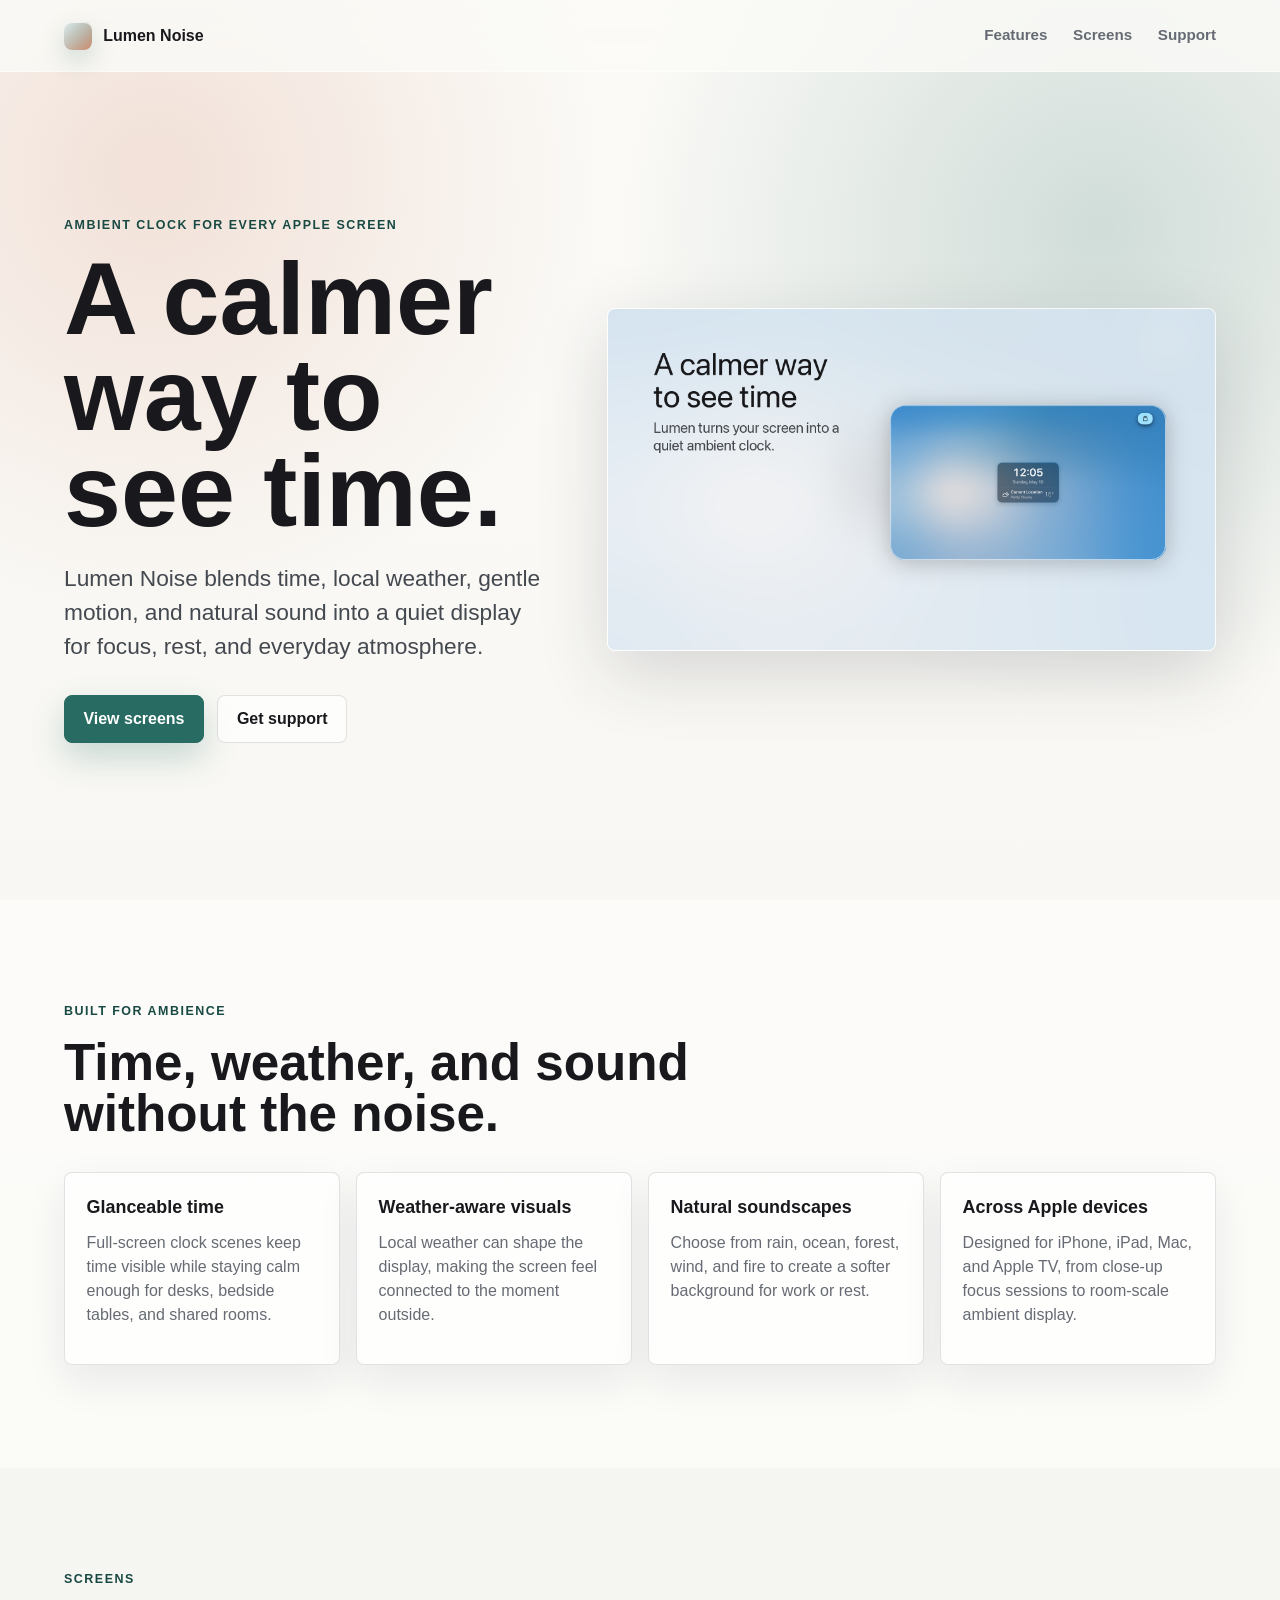
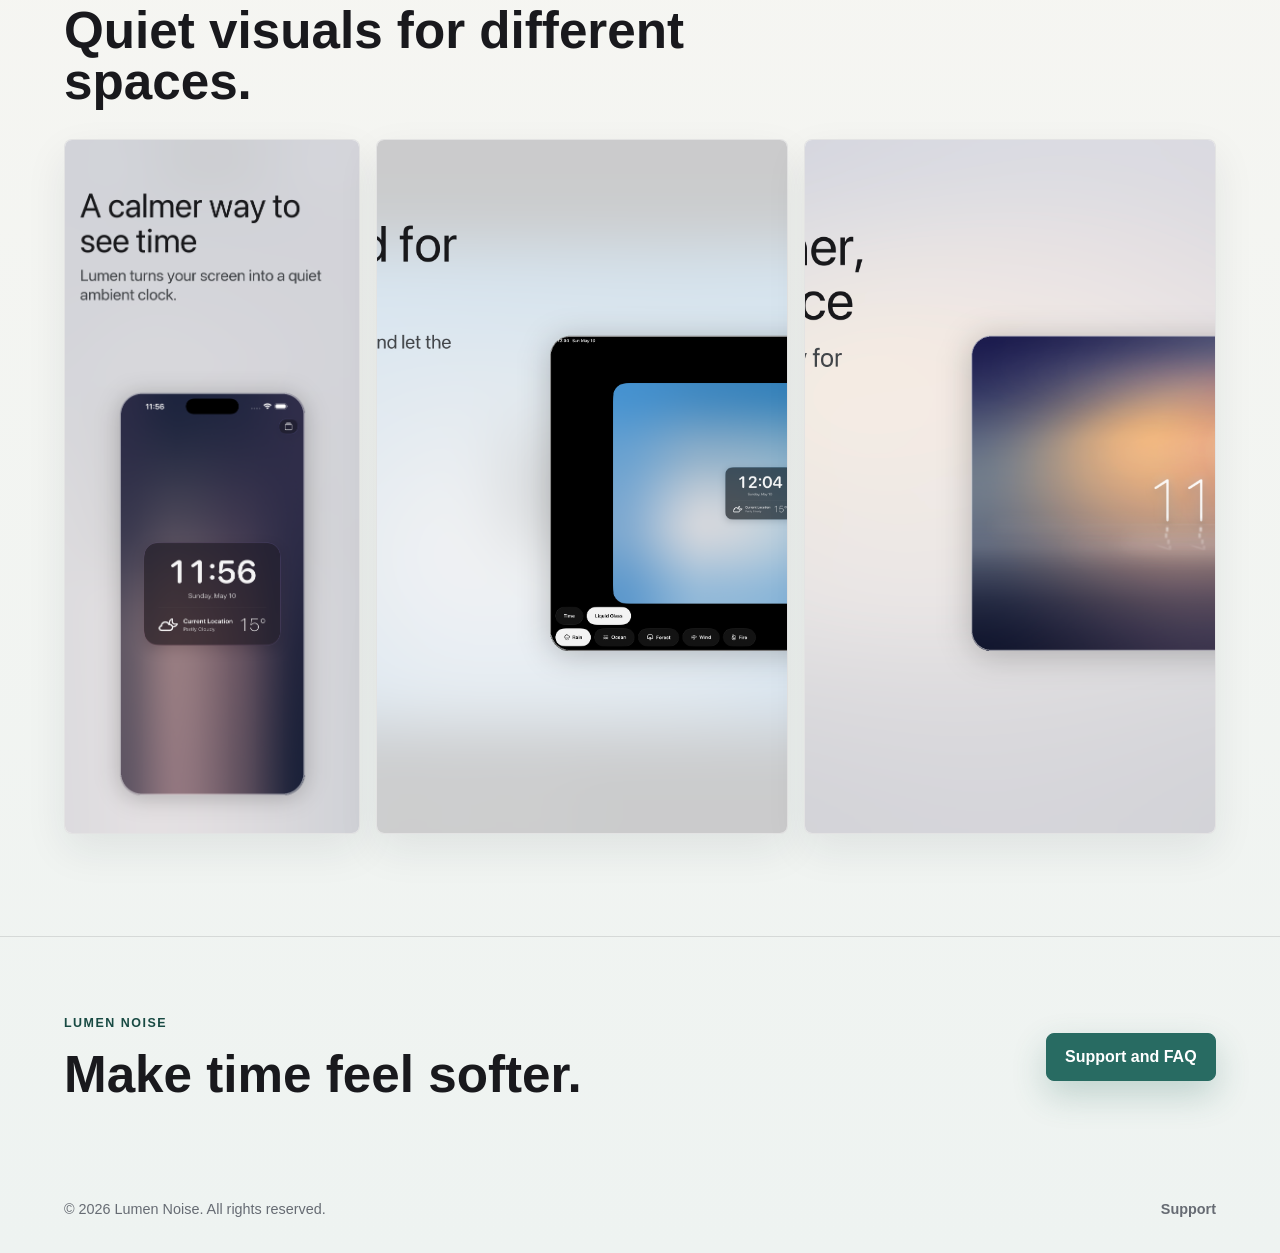
==== docs/index.html @ 20501067 "update website folder name" ====
<!doctype html>
<html lang="en">
  <head>
    <meta charset="utf-8">
    <meta name="viewport" content="width=device-width, initial-scale=1">
    <meta name="description" content="Lumen Noise turns any Apple screen into a calm ambient clock with weather, motion, and natural sound.">
    <title>Lumen Noise - Ambient Clock and Natural Sound</title>
    <link rel="stylesheet" href="styles.css">
  </head>
  <body>
    <header class="site-header">
      <a class="brand" href="index.html" aria-label="Lumen Noise home">
        <span class="brand-mark"></span>
        <span>Lumen Noise</span>
      </a>
      <nav class="site-nav" aria-label="Primary navigation">
        <a href="#features">Features</a>
        <a href="#screens">Screens</a>
        <a href="support.html">Support</a>
      </nav>
    </header>

    <main>
      <section class="hero">
        <div class="hero-copy">
          <p class="eyebrow">Ambient clock for every Apple screen</p>
          <h1>A calmer way to see time.</h1>
          <p class="hero-text">
            Lumen Noise blends time, local weather, gentle motion, and natural sound into a quiet display for focus, rest, and everyday atmosphere.
          </p>
          <div class="hero-actions">
            <a class="button primary" href="#screens">View screens</a>
            <a class="button secondary" href="support.html">Get support</a>
          </div>
        </div>
        <div class="hero-visual" aria-label="Lumen Noise app preview">
          <img src="assets/apple-tv-clock.png" alt="Lumen Noise ambient clock on Apple TV">
        </div>
      </section>

      <section id="features" class="feature-band">
        <div class="section-heading">
          <p class="eyebrow">Built for ambience</p>
          <h2>Time, weather, and sound without the noise.</h2>
        </div>
        <div class="feature-grid">
          <article class="feature-card">
            <h3>Glanceable time</h3>
            <p>Full-screen clock scenes keep time visible while staying calm enough for desks, bedside tables, and shared rooms.</p>
          </article>
          <article class="feature-card">
            <h3>Weather-aware visuals</h3>
            <p>Local weather can shape the display, making the screen feel connected to the moment outside.</p>
          </article>
          <article class="feature-card">
            <h3>Natural soundscapes</h3>
            <p>Choose from rain, ocean, forest, wind, and fire to create a softer background for work or rest.</p>
          </article>
          <article class="feature-card">
            <h3>Across Apple devices</h3>
            <p>Designed for iPhone, iPad, Mac, and Apple TV, from close-up focus sessions to room-scale ambient display.</p>
          </article>
        </div>
      </section>

      <section id="screens" class="screens-section">
        <div class="section-heading">
          <p class="eyebrow">Screens</p>
          <h2>Quiet visuals for different spaces.</h2>
        </div>
        <div class="screen-grid">
          <figure class="screen-card portrait">
            <img src="assets/iphone-clock.png" alt="Lumen Noise on iPhone">
            <figcaption>iPhone</figcaption>
          </figure>
          <figure class="screen-card">
            <img src="assets/ipad-focus.png" alt="Lumen Noise on iPad">
            <figcaption>iPad</figcaption>
          </figure>
          <figure class="screen-card">
            <img src="assets/mac-ambience.png" alt="Lumen Noise on Mac">
            <figcaption>Mac</figcaption>
          </figure>
        </div>
      </section>

      <section class="closing-band">
        <div>
          <p class="eyebrow">Lumen Noise</p>
          <h2>Make time feel softer.</h2>
        </div>
        <a class="button primary" href="support.html">Support and FAQ</a>
      </section>
    </main>

    <footer class="site-footer">
      <span>&copy; 2026 Lumen Noise. All rights reserved.</span>
      <a href="support.html">Support</a>
    </footer>
  </body>
</html>
---- docs/styles.css ----
:root {
  color-scheme: light;
  --ink: #19191d;
  --muted: #666b73;
  --line: rgba(25, 25, 29, 0.12);
  --paper: #f7f6f2;
  --panel: rgba(255, 255, 255, 0.74);
  --panel-strong: #ffffff;
  --accent: #286b62;
  --accent-dark: #184a43;
  --warm: #c9714b;
  --shadow: 0 22px 70px rgba(31, 38, 47, 0.16);
}

* {
  box-sizing: border-box;
}

html {
  scroll-behavior: smooth;
}

body {
  margin: 0;
  color: var(--ink);
  font-family: -apple-system, BlinkMacSystemFont, "SF Pro Display", "Segoe UI", sans-serif;
  background:
    radial-gradient(circle at 12% 6%, rgba(201, 113, 75, 0.18), transparent 28rem),
    radial-gradient(circle at 86% 8%, rgba(40, 107, 98, 0.20), transparent 30rem),
    linear-gradient(180deg, #fbfaf7 0%, var(--paper) 46%, #eef3f1 100%);
  line-height: 1.5;
}

img {
  display: block;
  max-width: 100%;
}

a {
  color: inherit;
  text-decoration: none;
}

.site-header {
  position: sticky;
  top: 0;
  z-index: 20;
  display: flex;
  align-items: center;
  justify-content: space-between;
  gap: 1rem;
  min-height: 72px;
  padding: 0 5vw;
  border-bottom: 1px solid rgba(255, 255, 255, 0.5);
  background: rgba(251, 250, 247, 0.82);
  backdrop-filter: blur(18px);
}

.brand {
  display: inline-flex;
  align-items: center;
  gap: 0.7rem;
  font-weight: 750;
  letter-spacing: 0;
}

.brand-mark {
  width: 28px;
  height: 28px;
  border-radius: 8px;
  background:
    linear-gradient(135deg, rgba(255, 255, 255, 0.88), rgba(255, 255, 255, 0.18)),
    linear-gradient(145deg, var(--accent), var(--warm));
  box-shadow: inset 0 1px 0 rgba(255, 255, 255, 0.7), 0 10px 24px rgba(40, 107, 98, 0.22);
}

.site-nav {
  display: flex;
  align-items: center;
  gap: clamp(0.8rem, 2vw, 1.7rem);
  color: var(--muted);
  font-size: 0.95rem;
  font-weight: 600;
}

.site-nav a:hover {
  color: var(--ink);
}

.hero {
  display: grid;
  grid-template-columns: minmax(0, 0.88fr) minmax(320px, 1.12fr);
  gap: clamp(2rem, 5vw, 5rem);
  align-items: center;
  min-height: calc(100svh - 72px);
  padding: clamp(3rem, 7vw, 6rem) 5vw clamp(4rem, 8vw, 7rem);
}

.hero-copy {
  max-width: 680px;
}

.eyebrow {
  margin: 0 0 1rem;
  color: var(--accent-dark);
  font-size: 0.78rem;
  font-weight: 800;
  letter-spacing: 0.12em;
  text-transform: uppercase;
}

h1,
h2,
h3,
p {
  margin-top: 0;
}

h1 {
  max-width: 780px;
  margin-bottom: 1.35rem;
  font-size: clamp(3.2rem, 8vw, 7.6rem);
  line-height: 0.94;
  letter-spacing: 0;
}

h2 {
  margin-bottom: 1rem;
  font-size: clamp(2rem, 4vw, 4.2rem);
  line-height: 1;
  letter-spacing: 0;
}

h3 {
  margin-bottom: 0.6rem;
  font-size: 1.12rem;
}

.hero-text {
  max-width: 560px;
  color: #444950;
  font-size: clamp(1.1rem, 2vw, 1.42rem);
}

.hero-actions {
  display: flex;
  flex-wrap: wrap;
  gap: 0.85rem;
  margin-top: 2rem;
}

.button {
  display: inline-flex;
  align-items: center;
  justify-content: center;
  min-height: 48px;
  padding: 0.85rem 1.15rem;
  border: 1px solid var(--line);
  border-radius: 8px;
  font-weight: 750;
  line-height: 1;
}

.button.primary {
  color: #fff;
  border-color: var(--accent);
  background: var(--accent);
  box-shadow: 0 14px 34px rgba(40, 107, 98, 0.24);
}

.button.primary:hover {
  background: var(--accent-dark);
}

.button.secondary {
  background: rgba(255, 255, 255, 0.68);
}

.button.full {
  width: 100%;
}

.hero-visual {
  overflow: hidden;
  border: 1px solid rgba(255, 255, 255, 0.68);
  border-radius: 8px;
  background: rgba(255, 255, 255, 0.44);
  box-shadow: var(--shadow);
}

.hero-visual img {
  width: 100%;
  aspect-ratio: 16 / 9;
  object-fit: cover;
}

.feature-band,
.screens-section,
.support-layout,
.support-hero,
.closing-band {
  padding-right: 5vw;
  padding-left: 5vw;
}

.feature-band {
  padding-top: clamp(4rem, 8vw, 7rem);
  padding-bottom: clamp(4rem, 8vw, 7rem);
  background: rgba(255, 255, 255, 0.46);
}

.section-heading {
  max-width: 820px;
  margin-bottom: 2rem;
}

.feature-grid {
  display: grid;
  grid-template-columns: repeat(4, minmax(0, 1fr));
  gap: 1rem;
}

.feature-card,
.screen-card,
.support-panel,
.contact-card {
  border: 1px solid var(--line);
  border-radius: 8px;
  background: var(--panel);
  box-shadow: 0 16px 42px rgba(31, 38, 47, 0.08);
}

.feature-card {
  padding: 1.35rem;
}

.feature-card p,
.support-panel p,
.contact-card p,
.plain-list {
  color: var(--muted);
}

.screens-section {
  padding-top: clamp(4rem, 8vw, 7rem);
  padding-bottom: clamp(4rem, 8vw, 7rem);
}

.screen-grid {
  display: grid;
  grid-template-columns: minmax(220px, 0.72fr) repeat(2, minmax(0, 1fr));
  gap: 1rem;
  align-items: stretch;
}

.screen-card {
  overflow: hidden;
  margin: 0;
  background: var(--panel-strong);
}

.screen-card img {
  width: 100%;
  height: 100%;
  min-height: 340px;
  object-fit: cover;
}

.screen-card.portrait img {
  object-position: center top;
}

.screen-card figcaption {
  padding: 0.8rem 1rem 1rem;
  color: var(--muted);
  font-weight: 700;
}

.closing-band {
  display: flex;
  align-items: center;
  justify-content: space-between;
  gap: 1.5rem;
  padding-top: clamp(3rem, 6vw, 5rem);
  padding-bottom: clamp(3rem, 6vw, 5rem);
  border-top: 1px solid var(--line);
}

.closing-band h2 {
  margin-bottom: 0;
}

.site-footer {
  display: flex;
  align-items: center;
  justify-content: space-between;
  gap: 1rem;
  padding: 1.4rem 5vw 2rem;
  color: var(--muted);
  font-size: 0.9rem;
}

.site-footer a {
  font-weight: 700;
}

.support-hero {
  max-width: 980px;
  padding-top: clamp(4rem, 8vw, 7rem);
  padding-bottom: 2rem;
}

.support-hero h1 {
  font-size: clamp(3rem, 7vw, 6rem);
}

.support-hero p {
  max-width: 760px;
  color: var(--muted);
  font-size: 1.18rem;
}

.support-layout {
  display: grid;
  grid-template-columns: minmax(0, 1fr) 340px;
  gap: 1.2rem;
  align-items: start;
  padding-bottom: clamp(4rem, 8vw, 7rem);
}

.support-main {
  display: grid;
  gap: 1rem;
}

.support-panel,
.contact-card {
  padding: clamp(1.2rem, 3vw, 2rem);
}

.support-panel h2,
.contact-card h2 {
  margin-bottom: 1rem;
  font-size: clamp(1.35rem, 2vw, 1.8rem);
}

details {
  border-top: 1px solid var(--line);
  padding: 1rem 0;
}

details:last-child {
  padding-bottom: 0;
}

summary {
  cursor: pointer;
  font-weight: 760;
}

details p {
  margin: 0.7rem 0 0;
}

.plain-list {
  display: grid;
  gap: 0.7rem;
  margin: 0;
  padding-left: 1.2rem;
}

.contact-card {
  position: sticky;
  top: 96px;
  background: #ffffff;
}

.fine-print {
  margin: 0.9rem 0 0;
  font-size: 0.84rem;
}

@media (max-width: 980px) {
  .hero,
  .support-layout {
    grid-template-columns: 1fr;
  }

  .hero {
    min-height: auto;
  }

  .feature-grid {
    grid-template-columns: repeat(2, minmax(0, 1fr));
  }

  .screen-grid {
    grid-template-columns: 1fr;
  }

  .screen-card img {
    height: auto;
    min-height: 0;
  }

  .contact-card {
    position: static;
  }
}

@media (max-width: 640px) {
  .site-header {
    align-items: flex-start;
    flex-direction: column;
    padding-top: 1rem;
    padding-bottom: 1rem;
  }

  .site-nav {
    width: 100%;
    justify-content: space-between;
  }

  .hero {
    padding-top: 2.4rem;
  }

  h1 {
    font-size: clamp(3rem, 16vw, 4.6rem);
  }

  .feature-grid,
  .closing-band {
    grid-template-columns: 1fr;
  }

  .feature-grid {
    display: grid;
  }

  .closing-band {
    display: grid;
    align-items: start;
  }

  .button {
    width: 100%;
  }
}
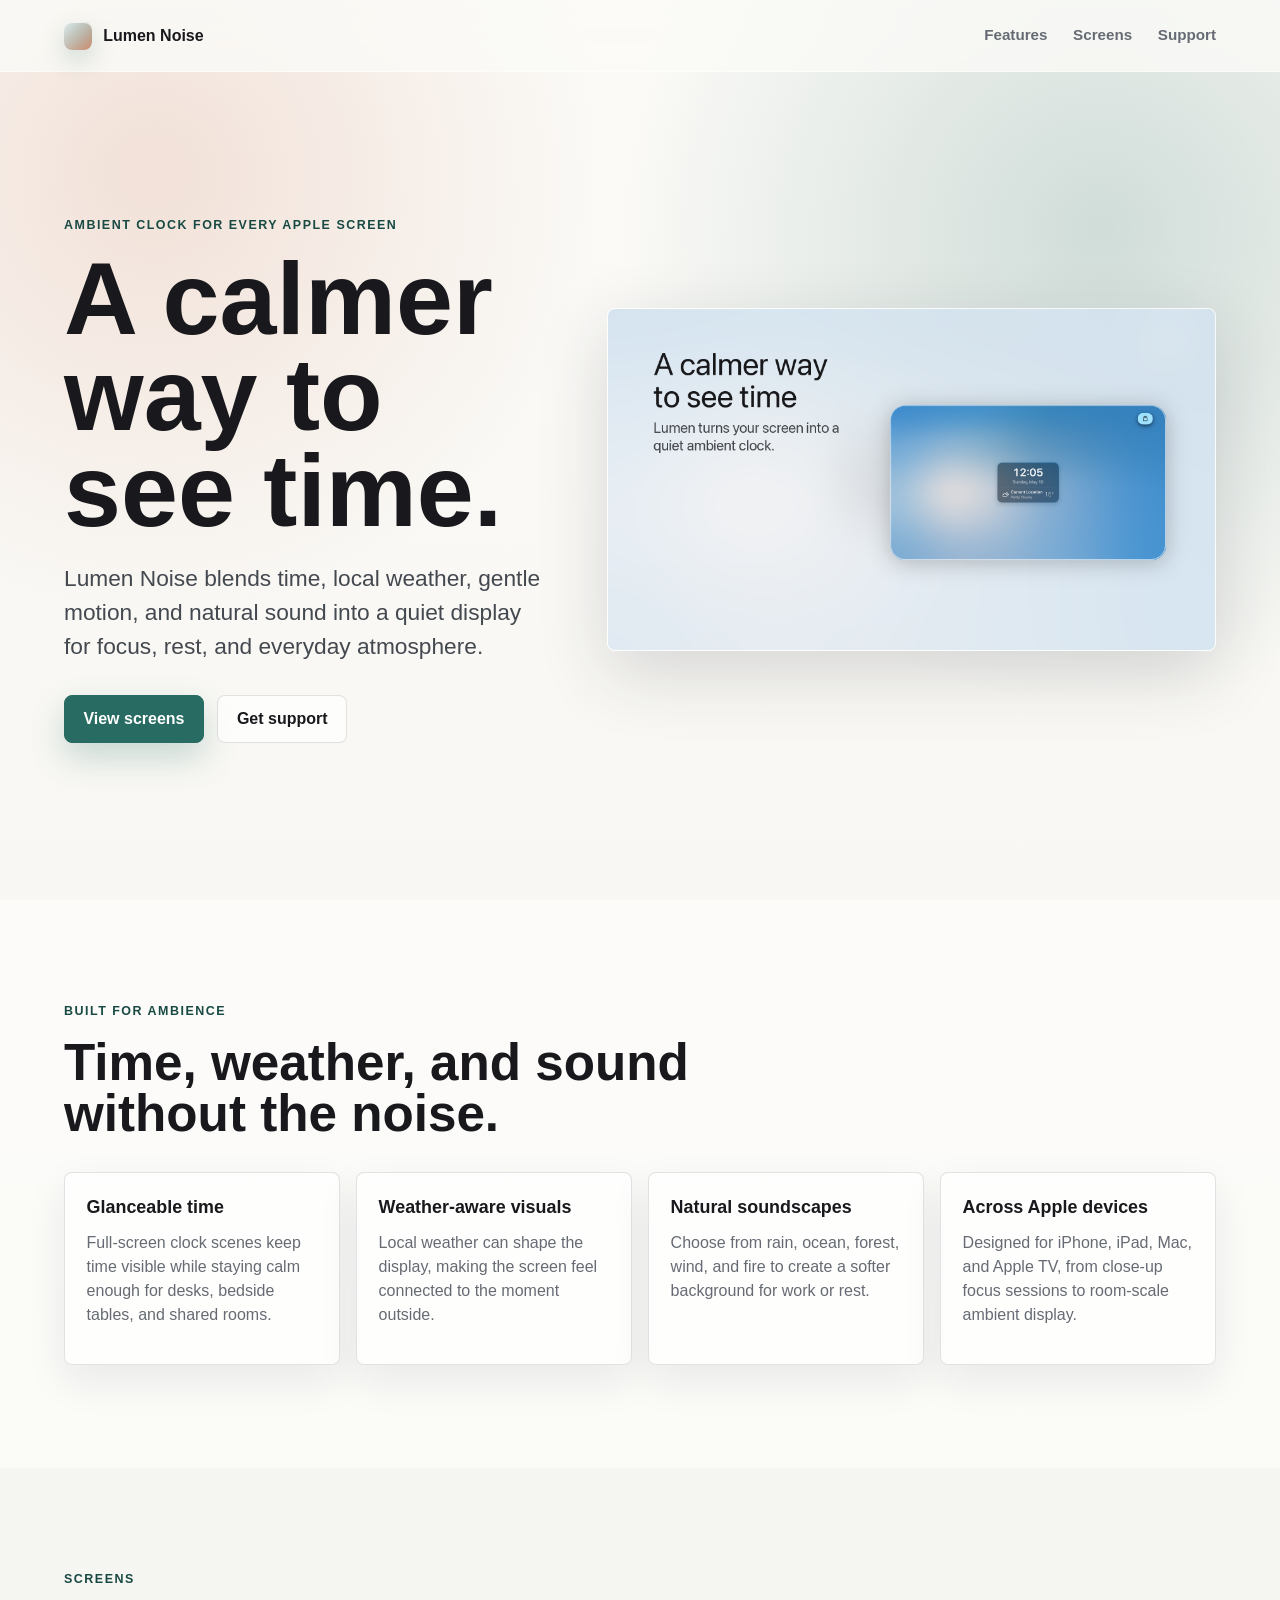
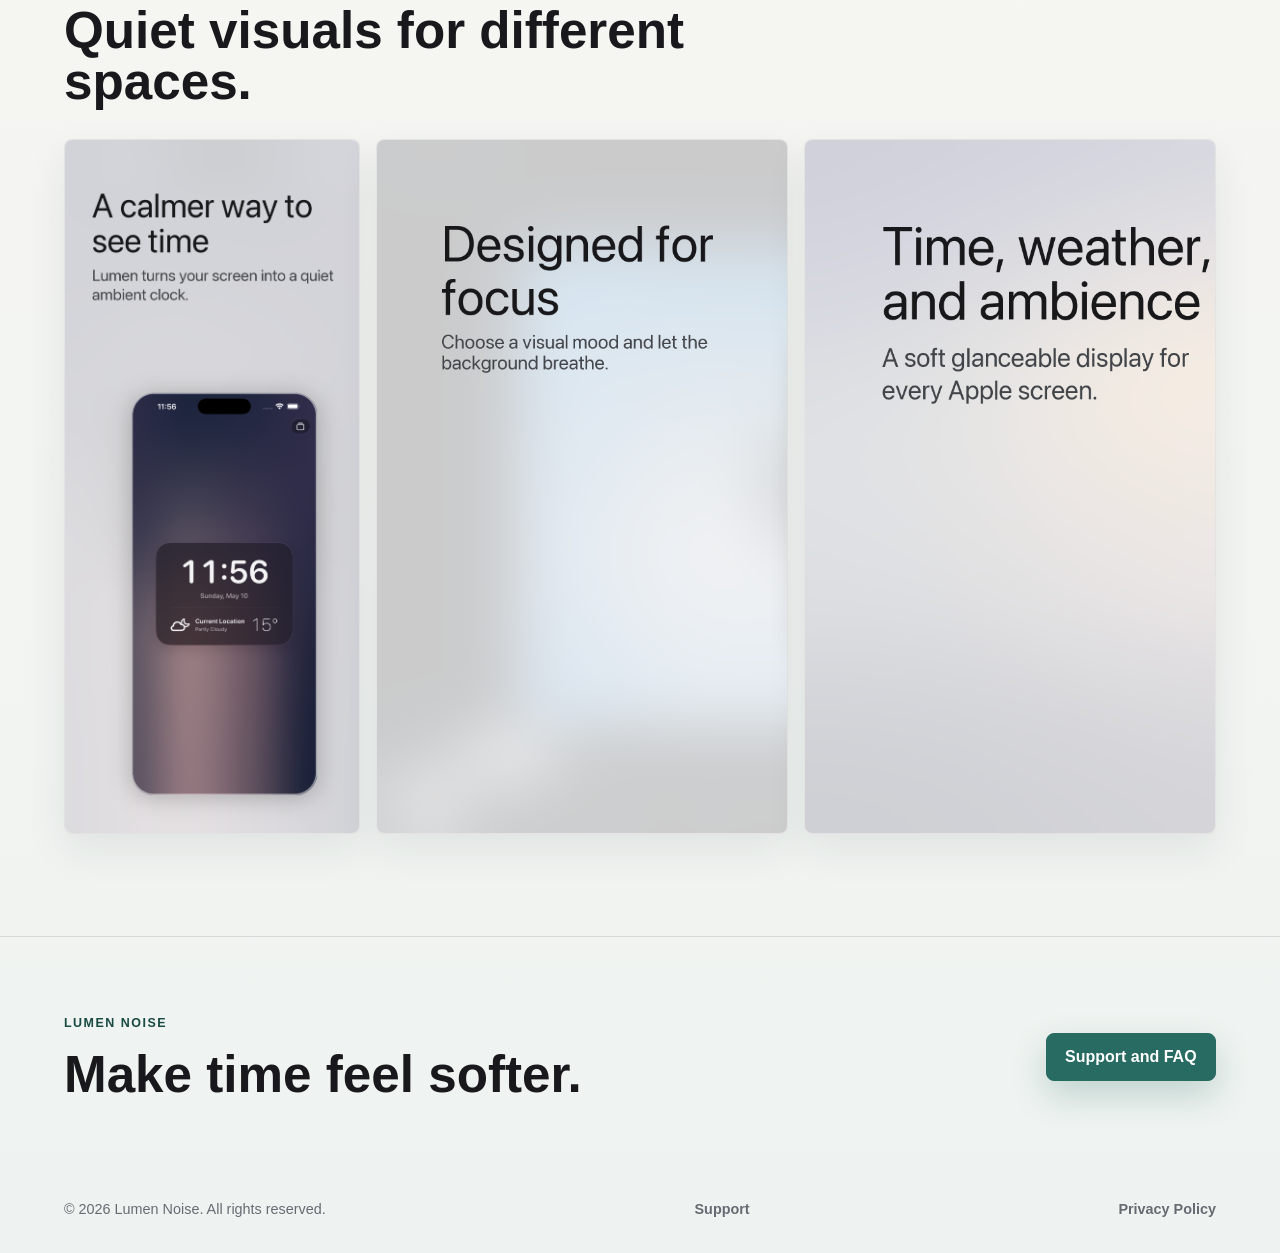
==== commit 9c664f08: "add privacy page" ====
--- a/docs/index.html
+++ b/docs/index.html
@@ -96,6 +96,7 @@
     <footer class="site-footer">
       <span>&copy; 2026 Lumen Noise. All rights reserved.</span>
       <a href="support.html">Support</a>
+      <a href="privacy.html">Privacy Policy</a>
     </footer>
   </body>
 </html>
--- a/docs/styles.css
+++ b/docs/styles.css
@@ -264,10 +264,7 @@
   height: 100%;
   min-height: 340px;
   object-fit: cover;
-}
-
-.screen-card.portrait img {
-  object-position: center top;
+  object-position: left top;
 }
 
 .screen-card figcaption {
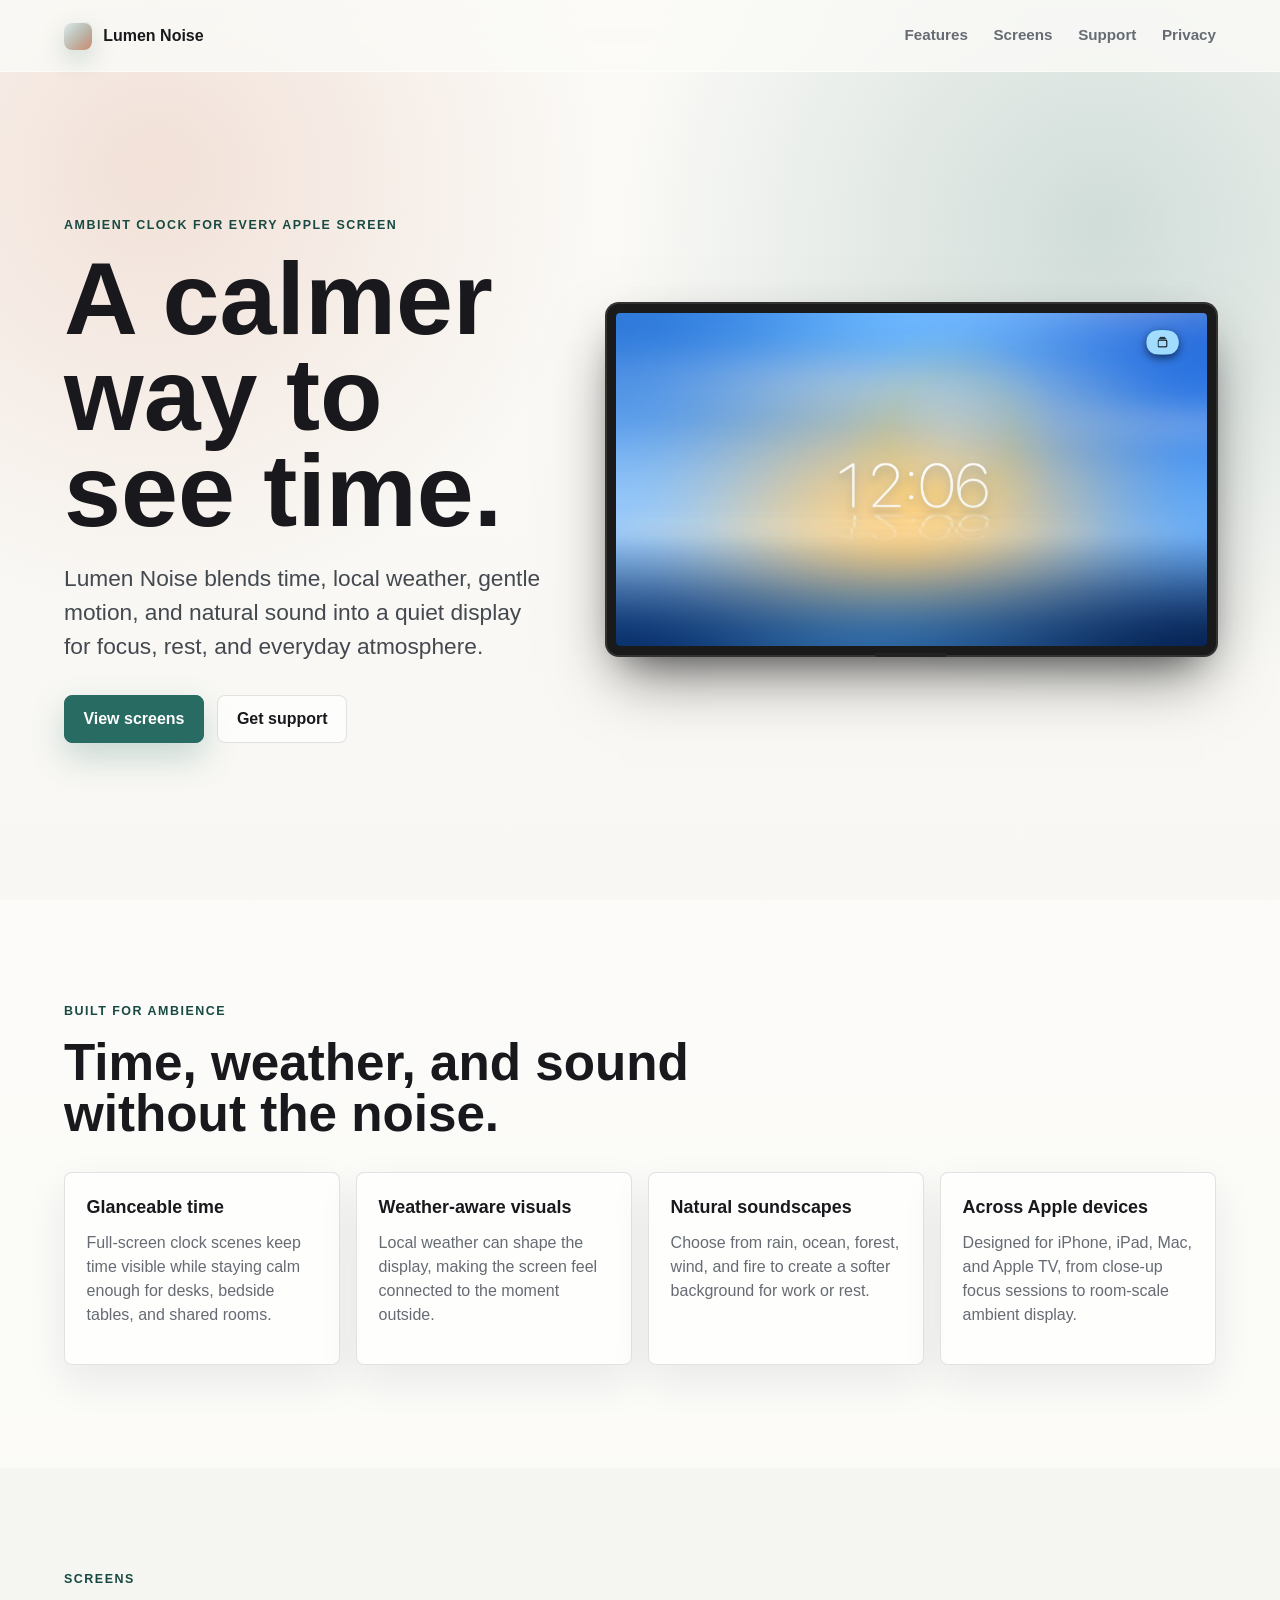
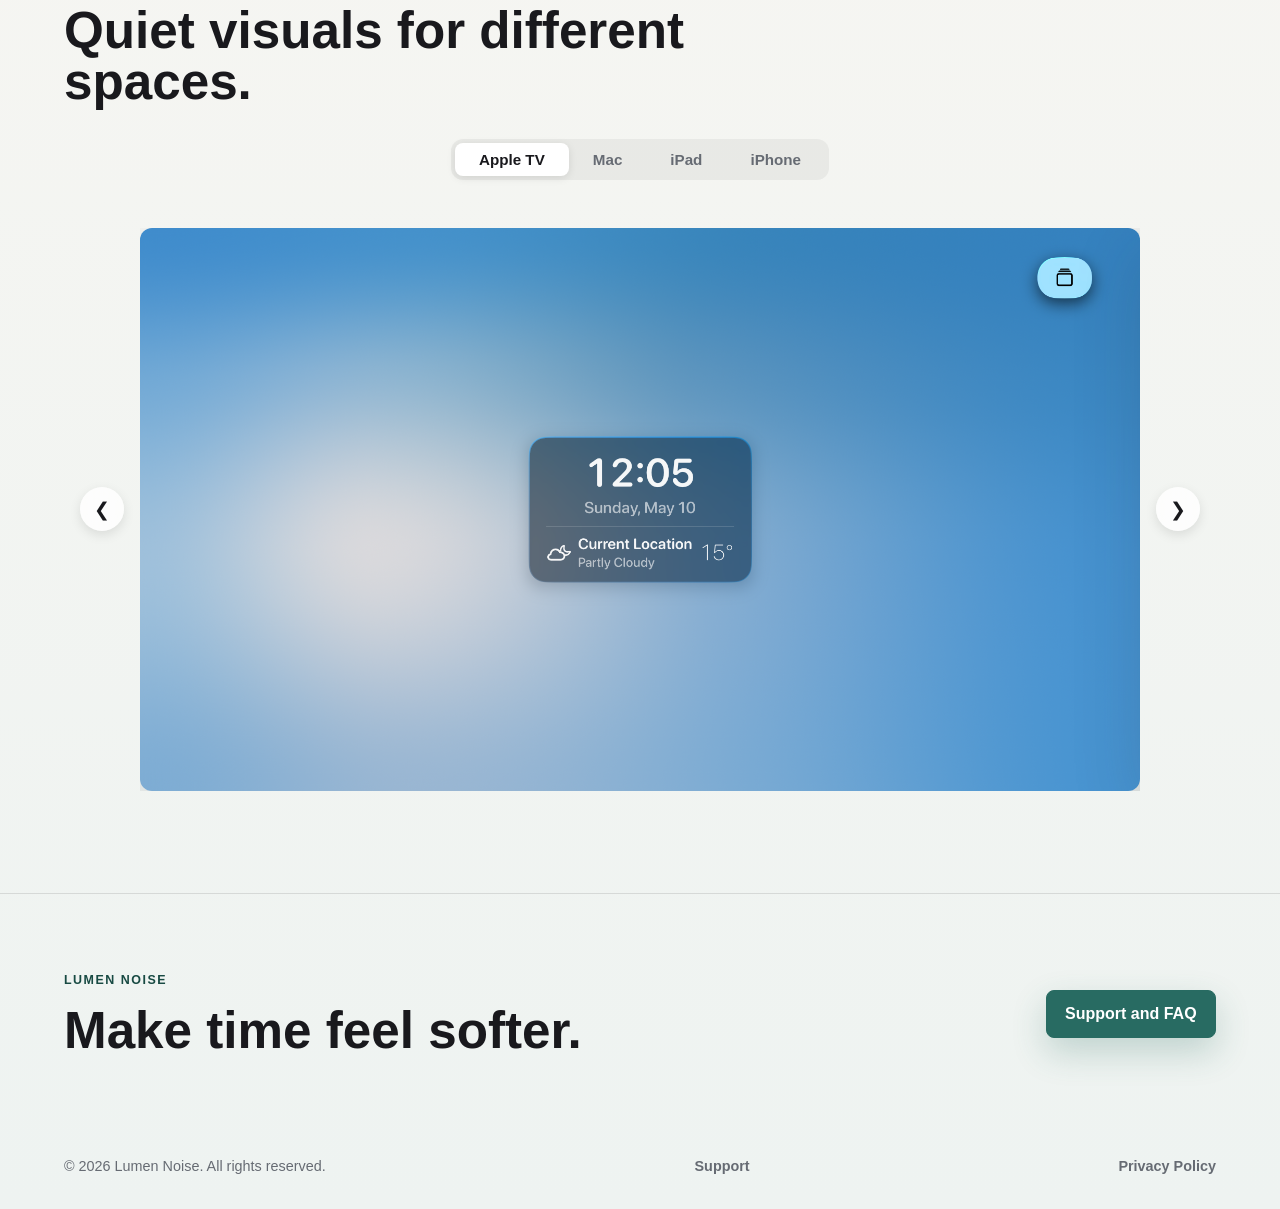
==== commit 558bf6b3: "update webpage" ====
--- a/docs/index.html
+++ b/docs/index.html
@@ -17,6 +17,7 @@
         <a href="#features">Features</a>
         <a href="#screens">Screens</a>
         <a href="support.html">Support</a>
+        <a href="privacy.html">Privacy</a>
       </nav>
     </header>
 
@@ -34,7 +35,9 @@
           </div>
         </div>
         <div class="hero-visual" aria-label="Lumen Noise app preview">
-          <img src="assets/apple-tv-clock.png" alt="Lumen Noise ambient clock on Apple TV">
+          <div class="tv-screen">
+            <img src="assets/tv-screenshot.png" alt="Lumen Noise ambient clock on Apple TV">
+          </div>
         </div>
       </section>
 
@@ -68,20 +71,128 @@
           <p class="eyebrow">Screens</p>
           <h2>Quiet visuals for different spaces.</h2>
         </div>
-        <div class="screen-grid">
-          <figure class="screen-card portrait">
-            <img src="assets/iphone-clock.png" alt="Lumen Noise on iPhone">
-            <figcaption>iPhone</figcaption>
-          </figure>
-          <figure class="screen-card">
-            <img src="assets/ipad-focus.png" alt="Lumen Noise on iPad">
-            <figcaption>iPad</figcaption>
-          </figure>
-          <figure class="screen-card">
-            <img src="assets/mac-ambience.png" alt="Lumen Noise on Mac">
-            <figcaption>Mac</figcaption>
-          </figure>
-        </div>
+        
+        <div style="text-align: center;">
+          <div class="segmented-control">
+            <button class="segment-button active" onclick="showTab('appletv', event)">Apple TV</button>
+            <button class="segment-button" onclick="showTab('mac', event)">Mac</button>
+            <button class="segment-button" onclick="showTab('ipad', event)">iPad</button>
+            <button class="segment-button" onclick="showTab('iphone', event)">iPhone</button>
+          </div>
+        </div>
+
+        <div id="appletv" class="tab-content active">
+          <div class="screen-display">
+            <div class="carousel-container">
+              <button class="carousel-button prev" onclick="moveCarousel('appletv', -1, event)">&#10094;</button>
+              <div class="carousel-viewport">
+                <div class="carousel-track">
+                  <div class="carousel-slide"><img src="assets/appletv-1.png" alt="Lumen Noise on Apple TV 1"></div>
+                  <div class="carousel-slide"><img src="assets/appletv-2.png" alt="Lumen Noise on Apple TV 2"></div>
+                  <div class="carousel-slide"><img src="assets/appletv-3.png" alt="Lumen Noise on Apple TV 3"></div>
+                </div>
+              </div>
+              <button class="carousel-button next" onclick="moveCarousel('appletv', 1, event)">&#10095;</button>
+            </div>
+          </div>
+        </div>
+        
+        <div id="mac" class="tab-content">
+          <div class="screen-display">
+            <div class="carousel-container">
+              <button class="carousel-button prev" onclick="moveCarousel('mac', -1, event)">&#10094;</button>
+              <div class="carousel-viewport">
+                <div class="carousel-track">
+                  <div class="carousel-slide"><img src="assets/mac-1.png" alt="Lumen Noise on Mac 1"></div>
+                  <div class="carousel-slide"><img src="assets/mac-2.png" alt="Lumen Noise on Mac 2"></div>
+                  <div class="carousel-slide"><img src="assets/mac-3.png" alt="Lumen Noise on Mac 3"></div>
+                </div>
+              </div>
+              <button class="carousel-button next" onclick="moveCarousel('mac', 1, event)">&#10095;</button>
+            </div>
+          </div>
+        </div>
+
+        <div id="ipad" class="tab-content">
+          <div class="screen-display ipad-frame">
+            <div class="carousel-container">
+              <button class="carousel-button prev" onclick="moveCarousel('ipad', -1, event)">&#10094;</button>
+              <div class="carousel-viewport">
+                <div class="carousel-track">
+                  <div class="carousel-slide"><img src="assets/ipad-1.png" alt="Lumen Noise on iPad 1"></div>
+                  <div class="carousel-slide"><img src="assets/ipad-2.png" alt="Lumen Noise on iPad 2"></div>
+                  <div class="carousel-slide"><img src="assets/ipad-3.png" alt="Lumen Noise on iPad 3"></div>
+                </div>
+              </div>
+              <button class="carousel-button next" onclick="moveCarousel('ipad', 1, event)">&#10095;</button>
+            </div>
+          </div>
+        </div>
+
+        <div id="iphone" class="tab-content">
+          <div class="screen-display iphone-frame">
+            <div class="carousel-container">
+              <button class="carousel-button prev" onclick="moveCarousel('iphone', -1, event)">&#10094;</button>
+              <div class="carousel-viewport">
+                <div class="carousel-track">
+                  <div class="carousel-slide"><img src="assets/iphone-1.png" alt="Lumen Noise on iPhone 1"></div>
+                  <div class="carousel-slide"><img src="assets/iphone-2.png" alt="Lumen Noise on iPhone 2"></div>
+                  <div class="carousel-slide"><img src="assets/iphone-3.png" alt="Lumen Noise on iPhone 3"></div>
+                </div>
+              </div>
+              <button class="carousel-button next" onclick="moveCarousel('iphone', 1, event)">&#10095;</button>
+            </div>
+          </div>
+        </div>
+
+        <script>
+          const carouselStates = {
+            appletv: 0,
+            mac: 0,
+            ipad: 0,
+            iphone: 0
+          };
+
+          function showTab(tabId, event) {
+            if (event) event.preventDefault();
+            
+            document.querySelectorAll('.segment-button').forEach(btn => btn.classList.remove('active'));
+            document.querySelectorAll('.tab-content').forEach(tab => tab.classList.remove('active'));
+            
+            if (event && event.currentTarget) {
+              event.currentTarget.classList.add('active');
+            } else {
+              // Fallback if event is not provided (e.g., initial load or direct call)
+              const buttons = document.querySelectorAll('.segment-button');
+              buttons.forEach(btn => {
+                if (btn.getAttribute('onclick').includes(`'${tabId}'`)) {
+                  btn.classList.add('active');
+                }
+              });
+            }
+            
+            document.getElementById(tabId).classList.add('active');
+            
+            // Reset carousel position when switching tabs
+            carouselStates[tabId] = 0;
+            updateCarousel(tabId);
+          }
+
+          function moveCarousel(tabId, direction, event) {
+             if (event) event.preventDefault();
+             const track = document.querySelector(`#${tabId} .carousel-track`);
+            const slideCount = track.querySelectorAll('.carousel-slide').length;
+            
+            carouselStates[tabId] = (carouselStates[tabId] + direction + slideCount) % slideCount;
+            updateCarousel(tabId);
+          }
+
+          function updateCarousel(tabId) {
+            const track = document.querySelector(`#${tabId} .carousel-track`);
+            const offset = carouselStates[tabId] * -100;
+            track.style.transform = `translateX(${offset}%)`;
+          }
+        </script>
       </section>
 
       <section class="closing-band">
--- a/docs/styles.css
+++ b/docs/styles.css
@@ -181,17 +181,167 @@
 }
 
 .hero-visual {
+  position: relative;
+  padding: 1.5%;
+  border-radius: 12px;
+  background: #1a1a1a; /* TV Bezel */
+  box-shadow: 
+    0 0 0 2px #333,
+    0 30px 60px -12px rgba(0,0,0,0.5),
+    0 18px 36px -18px rgba(0,0,0,0.5);
+}
+
+/* TV Screen area */
+.tv-screen {
+  position: relative;
   overflow: hidden;
-  border: 1px solid rgba(255, 255, 255, 0.68);
-  border-radius: 8px;
-  background: rgba(255, 255, 255, 0.44);
-  box-shadow: var(--shadow);
+  border-radius: 4px;
+  background: #000;
+  aspect-ratio: 16 / 9;
+  box-shadow: inset 0 0 100px rgba(0,0,0,0.2);
 }
 
 .hero-visual img {
   width: 100%;
-  aspect-ratio: 16 / 9;
+  height: 100%;
   object-fit: cover;
+}
+
+/* TV Stand/Bottom details */
+.hero-visual::after {
+  content: "";
+  position: absolute;
+  bottom: -2px;
+  left: 50%;
+  transform: translateX(-50%);
+  width: 12%;
+  height: 4px;
+  background: #222;
+  border-radius: 0 0 4px 4px;
+}
+
+/* Segmented Control */
+.segmented-control {
+  display: inline-flex;
+  padding: 4px;
+  margin-bottom: 3rem;
+  background: rgba(0, 0, 0, 0.05);
+  border-radius: 12px;
+}
+
+.segment-button {
+  padding: 8px 24px;
+  border: none;
+  background: none;
+  border-radius: 8px;
+  font-size: 0.95rem;
+  font-weight: 600;
+  color: var(--muted);
+  cursor: pointer;
+  transition: all 0.2s ease;
+}
+
+.segment-button:hover {
+  color: var(--ink);
+}
+
+.segment-button.active {
+  background: #fff;
+  color: var(--ink);
+  box-shadow: 0 2px 8px rgba(0, 0, 0, 0.1);
+}
+
+/* Tab Content */
+.tab-content {
+  display: none;
+  animation: fadeIn 0.4s ease;
+}
+
+.tab-content.active {
+  display: block;
+}
+
+@keyframes fadeIn {
+  from { opacity: 0; transform: translateY(10px); }
+  to { opacity: 1; transform: translateY(0); }
+}
+
+/* Carousel Styles */
+.carousel-container {
+  position: relative;
+  width: 100%;
+  display: flex;
+  align-items: center;
+  justify-content: center;
+}
+
+.carousel-viewport {
+  overflow: hidden;
+  width: 100%;
+}
+
+.carousel-track {
+  display: flex;
+  transition: transform 0.4s cubic-bezier(0.4, 0, 0.2, 1);
+}
+
+.carousel-slide {
+  flex: 0 0 100%;
+  min-width: 0;
+}
+
+.carousel-button {
+  position: absolute;
+  top: 50%;
+  transform: translateY(-50%);
+  width: 44px;
+  height: 44px;
+  border-radius: 50%;
+  border: none;
+  background: rgba(255, 255, 255, 0.8);
+  backdrop-filter: blur(8px);
+  color: var(--ink);
+  font-size: 1.2rem;
+  display: flex;
+  align-items: center;
+  justify-content: center;
+  cursor: pointer;
+  z-index: 10;
+  box-shadow: 0 4px 12px rgba(0, 0, 0, 0.1);
+  transition: all 0.2s ease;
+}
+
+.carousel-button:hover {
+  background: #fff;
+  transform: translateY(-50%) scale(1.05);
+}
+
+.carousel-button.prev { left: -60px; }
+.carousel-button.next { right: -60px; }
+
+/* Responsive Carousel Buttons */
+@media (max-width: 1100px) {
+  .carousel-button.prev { left: 10px; }
+  .carousel-button.next { right: 10px; }
+}
+
+.screen-display {
+  max-width: 1000px;
+  margin: 0 auto;
+}
+
+.screen-display img {
+  width: 100%;
+  border-radius: 12px;
+  box-shadow: var(--shadow);
+}
+
+.screen-display.iphone-frame {
+  max-width: 320px;
+}
+
+.screen-display.ipad-frame {
+  max-width: 700px;
 }
 
 .feature-band,
